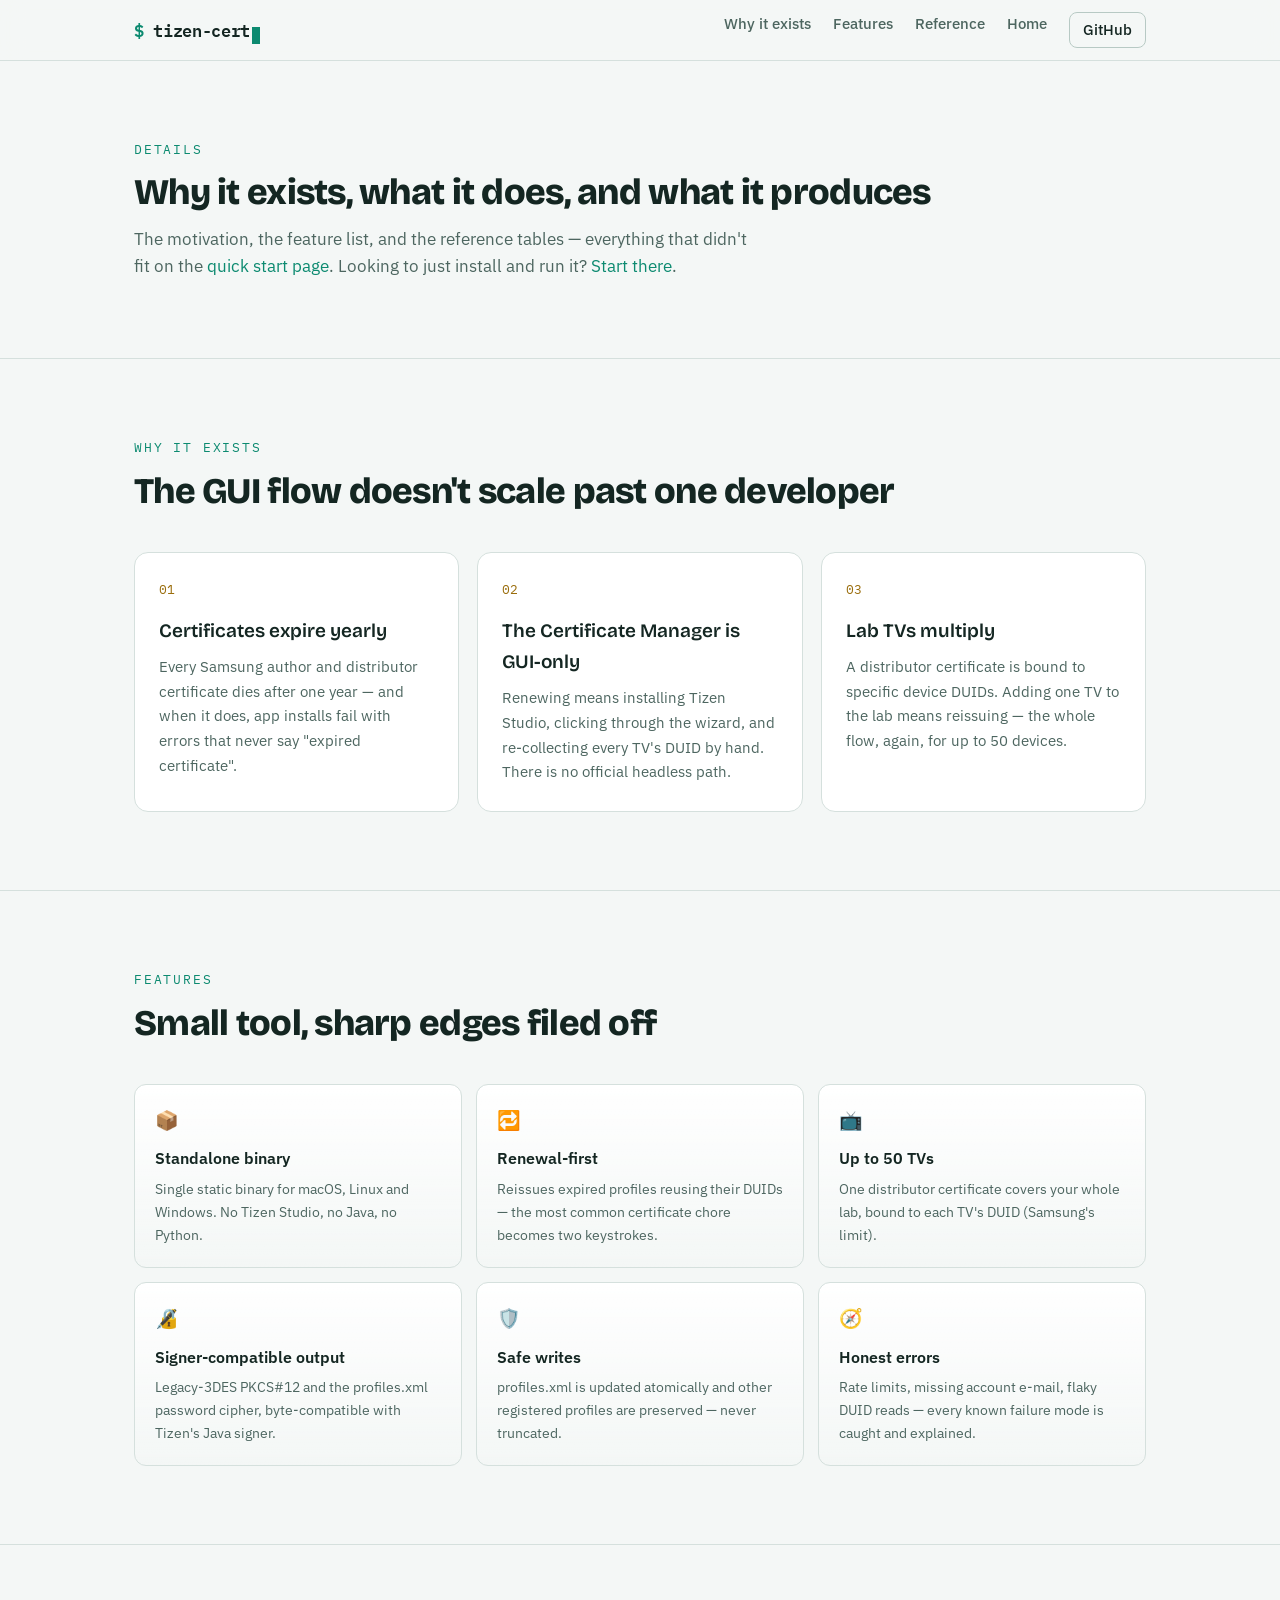
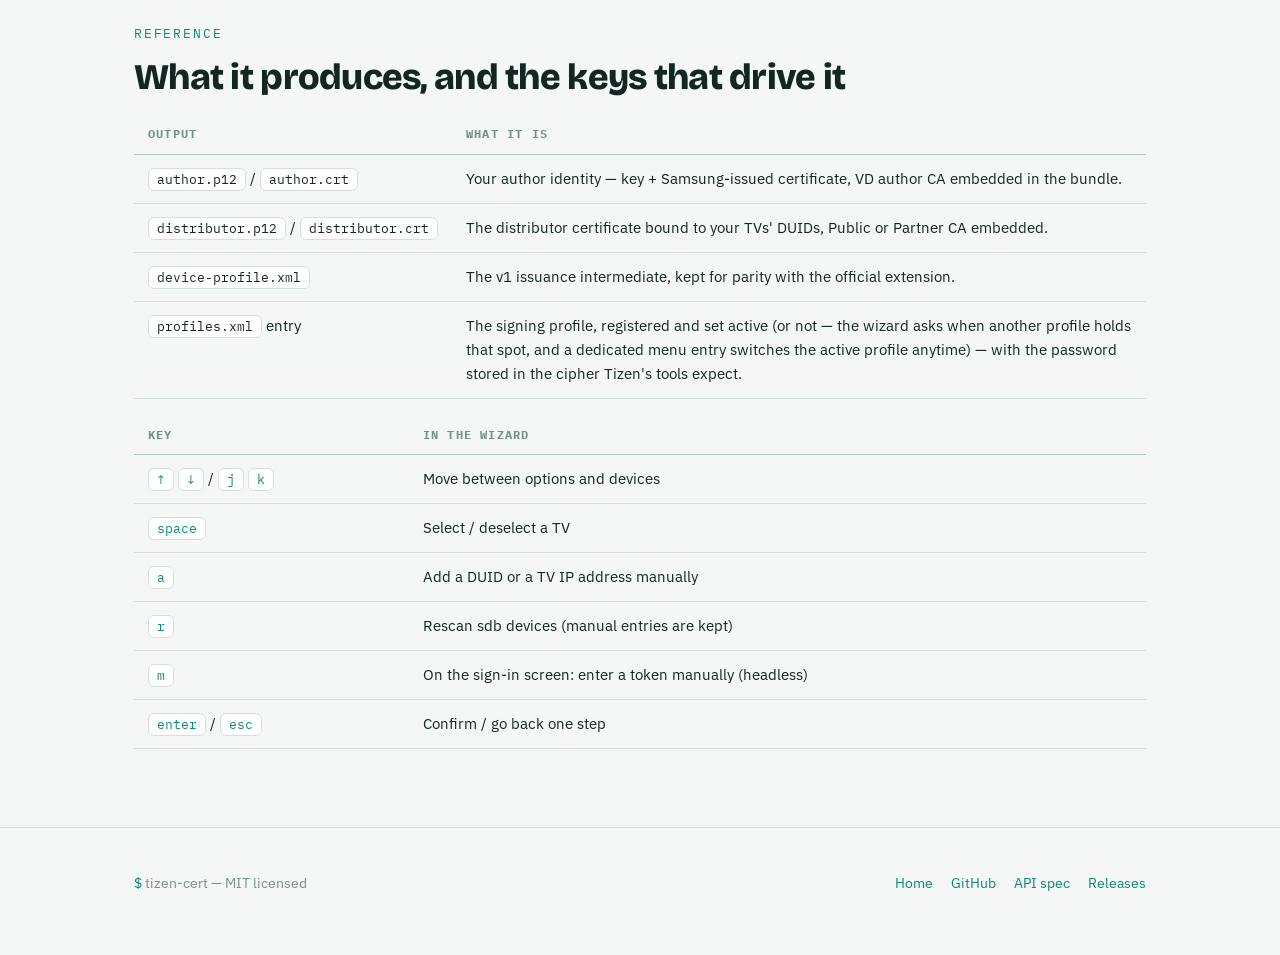
==== docs-site/details.html @ 9b679344 "feat: choose the active signing profile New "Choose the active profile" mode switches which register" ====
<!doctype html>
<html lang="en">
<head>
<meta charset="utf-8">
<meta name="viewport" content="width=device-width, initial-scale=1">
<title>Details — tizen-cert</title>
<meta name="description" content="Why tizen-cert exists, what it can do, and the exact files and keybindings it produces — the deep-dive companion to the tizen-cert quick start.">
<link rel="preconnect" href="https://fonts.googleapis.com">
<link rel="preconnect" href="https://fonts.gstatic.com" crossorigin>
<link href="https://fonts.googleapis.com/css2?family=Bricolage+Grotesque:opsz,wght@12..96,400;12..96,600;12..96,800&family=IBM+Plex+Mono:wght@400;500;600&family=IBM+Plex+Sans:wght@400;500;600&display=swap" rel="stylesheet">
<link rel="stylesheet" href="style.css">
</head>
<body>

<header>
  <div class="wrap nav">
    <a class="wordmark" href="index.html"><span class="dollar">$</span> tizen-cert<span class="blink"></span></a>
    <nav class="nav-links">
      <a href="#why">Why it exists</a>
      <a href="#features">Features</a>
      <a href="#reference">Reference</a>
      <a href="index.html">Home</a>
      <a class="nav-gh" href="https://github.com/gifflet/tizen-cert-cli">GitHub</a>
    </nav>
  </div>
</header>

<section>
  <div class="wrap">
    <p class="kicker">Details</p>
    <h2>Why it exists, what it does, and what it produces</h2>
    <p class="section-sub">
      The motivation, the feature list, and the reference tables — everything that didn't fit
      on the <a href="index.html">quick start page</a>. Looking to just install and run it?
      <a href="index.html#install">Start there</a>.
    </p>
  </div>
</section>

<section id="why">
  <div class="wrap">
    <p class="kicker">Why it exists</p>
    <h2>The GUI flow doesn't scale past one developer</h2>
    <div class="grid-3">
      <div class="card reveal">
        <span class="num">01</span>
        <h3>Certificates expire yearly</h3>
        <p>Every Samsung author and distributor certificate dies after one year — and when it does, app installs fail with errors that never say "expired certificate".</p>
      </div>
      <div class="card reveal">
        <span class="num">02</span>
        <h3>The Certificate Manager is GUI-only</h3>
        <p>Renewing means installing Tizen Studio, clicking through the wizard, and re-collecting every TV's DUID by hand. There is no official headless path.</p>
      </div>
      <div class="card reveal">
        <span class="num">03</span>
        <h3>Lab TVs multiply</h3>
        <p>A distributor certificate is bound to specific device DUIDs. Adding one TV to the lab means reissuing — the whole flow, again, for up to 50 devices.</p>
      </div>
    </div>
  </div>
</section>

<section id="features">
  <div class="wrap">
    <p class="kicker">Features</p>
    <h2>Small tool, sharp edges filed off</h2>
    <div class="feat-grid">
      <div class="feat reveal"><span class="ico">📦</span><h3>Standalone binary</h3><p>Single static binary for macOS, Linux and Windows. No Tizen Studio, no Java, no Python.</p></div>
      <div class="feat reveal"><span class="ico">🔁</span><h3>Renewal-first</h3><p>Reissues expired profiles reusing their DUIDs — the most common certificate chore becomes two keystrokes.</p></div>
      <div class="feat reveal"><span class="ico">📺</span><h3>Up to 50 TVs</h3><p>One distributor certificate covers your whole lab, bound to each TV's DUID (Samsung's limit).</p></div>
      <div class="feat reveal"><span class="ico">🔏</span><h3>Signer-compatible output</h3><p>Legacy-3DES PKCS#12 and the profiles.xml password cipher, byte-compatible with Tizen's Java signer.</p></div>
      <div class="feat reveal"><span class="ico">🛡️</span><h3>Safe writes</h3><p>profiles.xml is updated atomically and other registered profiles are preserved — never truncated.</p></div>
      <div class="feat reveal"><span class="ico">🧭</span><h3>Honest errors</h3><p>Rate limits, missing account e-mail, flaky DUID reads — every known failure mode is caught and explained.</p></div>
    </div>
  </div>
</section>

<section id="reference">
  <div class="wrap">
    <p class="kicker">Reference</p>
    <h2>What it produces, and the keys that drive it</h2>

    <div class="table-scroll">
    <table>
      <thead><tr><th>Output</th><th>What it is</th></tr></thead>
      <tbody>
        <tr><td><code>author.p12</code> / <code>author.crt</code></td><td>Your author identity — key + Samsung-issued certificate, VD author CA embedded in the bundle.</td></tr>
        <tr><td><code>distributor.p12</code> / <code>distributor.crt</code></td><td>The distributor certificate bound to your TVs' DUIDs, Public or Partner CA embedded.</td></tr>
        <tr><td><code>device-profile.xml</code></td><td>The v1 issuance intermediate, kept for parity with the official extension.</td></tr>
        <tr><td><code>profiles.xml</code> entry</td><td>The signing profile, registered and set active (or not — the wizard asks when another profile holds that spot, and a dedicated menu entry switches the active profile anytime) — with the password stored in the cipher Tizen's tools expect.</td></tr>
      </tbody>
    </table>
    </div>

    <div class="table-scroll">
    <table>
      <thead><tr><th>Key</th><th>In the wizard</th></tr></thead>
      <tbody>
        <tr><td><kbd>↑</kbd> <kbd>↓</kbd> / <kbd>j</kbd> <kbd>k</kbd></td><td>Move between options and devices</td></tr>
        <tr><td><kbd>space</kbd></td><td>Select / deselect a TV</td></tr>
        <tr><td><kbd>a</kbd></td><td>Add a DUID or a TV IP address manually</td></tr>
        <tr><td><kbd>r</kbd></td><td>Rescan sdb devices (manual entries are kept)</td></tr>
        <tr><td><kbd>m</kbd></td><td>On the sign-in screen: enter a token manually (headless)</td></tr>
        <tr><td><kbd>enter</kbd> / <kbd>esc</kbd></td><td>Confirm / go back one step</td></tr>
      </tbody>
    </table>
    </div>
  </div>
</section>

<footer>
  <div class="wrap foot">
    <span><span style="color:var(--teal)">$</span> tizen-cert — MIT licensed</span>
    <span class="spacer">
      <a href="index.html">Home</a>
      <a href="https://github.com/gifflet/tizen-cert-cli">GitHub</a>
      <a href="https://github.com/gifflet/tizen-cert-cli/blob/main/docs/SAMSUNG-CERT-API-SPEC.md">API spec</a>
      <a href="https://github.com/gifflet/tizen-cert-cli/releases">Releases</a>
    </span>
  </div>
</footer>

<script src="script.js"></script>

</body>
</html>
---- docs-site/style.css ----
:root {
    --bg: #0a1412;
    --bg-raised: #0f1c19;
    --panel: #122220;
    --border: #1e3a35;
    --border-strong: #2a4f48;
    --text: #d7e6e2;
    --muted: #8aa39d;
    --faint: #5f7a74;
    --teal: #2fd4b2;
    --teal-deep: #14b394;
    --amber: #e8b649;
    --danger: #ef7466;
    --mono: "IBM Plex Mono", ui-monospace, SFMono-Regular, Menlo, monospace;
    --sans: "IBM Plex Sans", system-ui, sans-serif;
    --display: "Bricolage Grotesque", var(--sans);
    color-scheme: dark;
  }
  @media (prefers-color-scheme: light) {
    :root {
      --bg: #f4f7f6;
      --bg-raised: #ffffff;
      --panel: #ffffff;
      --border: #d5e0dd;
      --border-strong: #b7c9c4;
      --text: #142622;
      --muted: #4d6660;
      --faint: #7a918b;
      --teal: #0c8a70;
      --teal-deep: #0a7a63;
      --amber: #9a6d0c;
      --danger: #bf3a2c;
      color-scheme: light;
    }
  }

  * { margin: 0; padding: 0; box-sizing: border-box; }
  html { scroll-behavior: smooth; }
  body {
    background: var(--bg);
    color: var(--text);
    font-family: var(--sans);
    font-size: 16.5px;
    line-height: 1.65;
    -webkit-font-smoothing: antialiased;
  }
  ::selection { background: var(--teal); color: var(--bg); }

  a { color: var(--teal); text-decoration: none; }
  a:hover { text-decoration: underline; text-underline-offset: 3px; }
  code, pre, kbd { font-family: var(--mono); }

  .wrap { max-width: 1060px; margin: 0 auto; padding: 0 24px; }

  /* ------------------------------------------------ header */
  header {
    position: sticky; top: 0; z-index: 50;
    backdrop-filter: blur(12px);
    background: color-mix(in srgb, var(--bg) 82%, transparent);
    border-bottom: 1px solid var(--border);
  }
  .nav { display: flex; align-items: center; gap: 28px; height: 60px; }
  .wordmark {
    font-family: var(--mono); font-weight: 600; font-size: 17px;
    color: var(--text); letter-spacing: -0.02em;
  }
  .wordmark:hover { text-decoration: none; }
  .wordmark .dollar { color: var(--teal); }
  .wordmark .blink {
    display: inline-block; width: 8px; height: 17px; margin-left: 2px;
    background: var(--teal); vertical-align: text-bottom;
    animation: blink 1.15s steps(1) infinite;
  }
  @keyframes blink { 50% { opacity: 0; } }
  .nav-links { display: flex; gap: 22px; margin-left: auto; }
  .nav-links a { color: var(--muted); font-size: 14.5px; font-weight: 500; }
  .nav-links a:hover { color: var(--text); text-decoration: none; }
  .nav-gh {
    border: 1px solid var(--border-strong); border-radius: 8px;
    padding: 5px 13px; color: var(--text) !important;
  }
  .nav-gh:hover { border-color: var(--teal); }
  @media (max-width: 720px) { .nav-links a:not(.nav-gh) { display: none; } }

  /* ------------------------------------------------ hero */
  .hero {
    position: relative; overflow: hidden;
    padding: 84px 0 72px;
    border-bottom: 1px solid var(--border);
  }
  /* CRT scanlines + phosphor glow — the TV in the room */
  .hero::before {
    content: ""; position: absolute; inset: 0; pointer-events: none;
    background:
      repeating-linear-gradient(0deg, transparent 0 3px, color-mix(in srgb, var(--teal) 4%, transparent) 3px 4px);
    mask-image: radial-gradient(70% 60% at 50% 30%, black, transparent 75%);
  }
  .hero::after {
    content: ""; position: absolute; inset: -30% -10% auto; height: 90%;
    pointer-events: none;
    background: radial-gradient(45% 55% at 50% 8%, color-mix(in srgb, var(--teal) 13%, transparent), transparent 70%);
  }
  .hero-inner { position: relative; z-index: 1; text-align: center; }
  .hero .tag {
    display: inline-flex; align-items: center; gap: 8px;
    font-family: var(--mono); font-size: 12.5px; letter-spacing: 0.08em;
    text-transform: uppercase; color: var(--amber);
    border: 1px solid color-mix(in srgb, var(--amber) 35%, transparent);
    background: color-mix(in srgb, var(--amber) 7%, transparent);
    border-radius: 99px; padding: 5px 14px; margin-bottom: 26px;
  }
  .hero .tag::before {
    content: ""; width: 7px; height: 7px; border-radius: 50%;
    background: var(--amber);
    box-shadow: 0 0 8px var(--amber);
    animation: standby 2.4s ease-in-out infinite;
  }
  @keyframes standby { 50% { opacity: 0.35; box-shadow: 0 0 2px var(--amber); } }
  h1 {
    font-family: var(--display);
    font-size: clamp(38px, 6vw, 64px);
    font-weight: 800; line-height: 1.04; letter-spacing: -0.025em;
    max-width: 17ch; margin: 0 auto;
  }
  h1 em { font-style: normal; color: var(--teal); }
  .hero p.sub {
    max-width: 56ch; margin: 22px auto 0; color: var(--muted); font-size: 18px;
  }
  /* install command - the hero's centerpiece */
  .install-box { max-width: 740px; margin: 34px auto 0; }
  .install-tabs { display: flex; gap: 6px; justify-content: center; margin-bottom: 10px; }
  .install-tab {
    font-family: var(--mono); font-size: 12.5px; letter-spacing: 0.04em;
    color: var(--muted); background: none; cursor: pointer;
    border: 1px solid var(--border); border-radius: 8px; padding: 5px 14px;
  }
  .install-tab.active { color: var(--teal); border-color: var(--teal); background: color-mix(in srgb, var(--teal) 8%, transparent); }
  .install-cmd[hidden] { display: none; }
  .install-cmd {
    display: flex; align-items: center; gap: 12px;
    background: #0b100f; border: 1px solid var(--teal);
    box-shadow: 0 0 0 5px color-mix(in srgb, var(--teal) 8%, transparent),
                0 14px 40px -18px color-mix(in srgb, var(--teal) 55%, transparent);
    border-radius: 12px; padding: 15px 18px;
  }
  @media (prefers-color-scheme: light) { .install-cmd { background: #0f1c19; } }
  .install-cmd code {
    flex: 1; text-align: left; font-size: 14.5px; color: #cfe3de;
    overflow-x: auto; white-space: nowrap;
  }
  .install-cmd .p { color: var(--teal); user-select: none; }
  .copy-btn {
    flex: none; font-family: var(--mono); font-size: 12px; cursor: pointer;
    color: var(--teal); background: none;
    border: 1px solid var(--border-strong); border-radius: 7px; padding: 5px 12px;
  }
  .copy-btn:hover { border-color: var(--teal); }
  .install-note { margin-top: 11px; font-size: 13px; color: var(--faint); }
  .cta-row { display: flex; gap: 14px; justify-content: center; margin-top: 22px; flex-wrap: wrap; }
  .btn {
    display: inline-flex; align-items: center; gap: 9px;
    font-weight: 600; font-size: 15.5px; border-radius: 10px;
    padding: 11px 22px; transition: transform 0.12s ease, box-shadow 0.12s ease;
  }
  .btn:hover { text-decoration: none; transform: translateY(-1px); }
  .btn-primary {
    background: var(--teal); color: #06231c;
    box-shadow: 0 0 0 1px color-mix(in srgb, var(--teal) 60%, transparent),
                0 8px 28px -10px color-mix(in srgb, var(--teal) 55%, transparent);
  }
  .btn-primary:hover { box-shadow: 0 0 0 1px var(--teal), 0 12px 34px -10px color-mix(in srgb, var(--teal) 70%, transparent); }
  .btn-ghost { border: 1px solid var(--border-strong); color: var(--text); }
  .btn-ghost:hover { border-color: var(--teal); }

  .demo-frame {
    margin: 56px auto 0; max-width: 920px;
    border: 1px solid var(--border-strong); border-radius: 14px;
    overflow: hidden; background: #101614;
    box-shadow: 0 30px 80px -30px rgba(0,0,0,0.6),
                0 0 0 6px color-mix(in srgb, var(--teal) 5%, transparent);
  }
  .demo-frame video, .demo-frame img { display: block; width: 100%; height: auto; }
  .demo-caption { margin-top: 14px; font-size: 14px; color: var(--faint); }

  /* ------------------------------------------------ sections */
  section { padding: 78px 0; border-bottom: 1px solid var(--border); }
  .kicker {
    font-family: var(--mono); font-size: 13px; letter-spacing: 0.14em;
    text-transform: uppercase; color: var(--teal); margin-bottom: 12px;
  }
  h2 {
    font-family: var(--display); font-weight: 800;
    font-size: clamp(26px, 3.6vw, 36px); letter-spacing: -0.02em; line-height: 1.15;
  }
  .section-sub { color: var(--muted); max-width: 62ch; margin-top: 12px; }

  /* why cards */
  .grid-3 { display: grid; grid-template-columns: repeat(3, 1fr); gap: 18px; margin-top: 40px; }
  @media (max-width: 820px) { .grid-3 { grid-template-columns: 1fr; } }
  .card {
    background: var(--panel); border: 1px solid var(--border);
    border-radius: 14px; padding: 26px 24px;
  }
  .card h3 { font-family: var(--display); font-size: 19px; font-weight: 600; margin-bottom: 9px; }
  .card p { color: var(--muted); font-size: 15px; }
  .card .num {
    font-family: var(--mono); color: var(--amber); font-size: 13px; margin-bottom: 14px; display: block;
  }

  /* steps rail */
  .steps { margin-top: 44px; display: grid; gap: 0; position: relative; }
  .step {
    display: grid; grid-template-columns: 56px 1fr; gap: 18px;
    padding: 22px 0; border-top: 1px dashed var(--border);
  }
  .step:first-child { border-top: none; }
  .step .dot {
    width: 40px; height: 40px; border-radius: 12px;
    display: grid; place-items: center;
    font-family: var(--mono); font-weight: 600; color: var(--teal);
    border: 1px solid var(--border-strong);
    background: var(--bg-raised);
  }
  .step h3 { font-size: 17px; font-weight: 600; }
  .step p { color: var(--muted); font-size: 15px; margin-top: 4px; }
  .step code { color: var(--teal); font-size: 0.92em; }

  /* features */
  .feat-grid { display: grid; grid-template-columns: repeat(3, 1fr); gap: 14px; margin-top: 40px; }
  @media (max-width: 900px) { .feat-grid { grid-template-columns: repeat(2, 1fr); } }
  @media (max-width: 620px) { .feat-grid { grid-template-columns: 1fr; } }
  .feat {
    border: 1px solid var(--border); border-radius: 12px; padding: 20px;
    background: linear-gradient(180deg, var(--panel), transparent);
  }
  .feat .ico { font-size: 19px; margin-bottom: 10px; display: block; }
  .feat h3 { font-size: 15.5px; font-weight: 600; margin-bottom: 6px; }
  .feat p { font-size: 14px; color: var(--muted); }

  /* quick start */
  .term {
    background: #0b100f; border: 1px solid var(--border-strong);
    border-radius: 12px; margin-top: 28px; overflow: hidden;
  }
  @media (prefers-color-scheme: light) { .term { background: #0f1c19; } }
  .term-bar {
    display: flex; align-items: center; gap: 7px;
    padding: 11px 16px; border-bottom: 1px solid var(--border);
  }
  .term-bar i { width: 11px; height: 11px; border-radius: 50%; background: var(--border-strong); }
  .term-bar i:first-child { background: var(--danger); opacity: .8; }
  .term-bar i:nth-child(2) { background: var(--amber); opacity: .8; }
  .term-bar i:nth-child(3) { background: var(--teal); opacity: .8; }
  .term-bar span { margin-left: auto; font-family: var(--mono); font-size: 12px; color: var(--faint); }
  .term pre {
    padding: 20px 22px; overflow-x: auto;
    font-size: 14px; line-height: 1.9; color: #cfe3de;
  }
  .term .c { color: #5f7a74; }
  .term .p { color: var(--teal); user-select: none; }

  /* reference tables */
  table { width: 100%; border-collapse: collapse; margin-top: 26px; font-size: 14.5px; }
  th {
    text-align: left; font-family: var(--mono); font-size: 12px;
    text-transform: uppercase; letter-spacing: 0.1em; color: var(--faint);
    padding: 0 14px 10px; border-bottom: 1px solid var(--border-strong);
  }
  td { padding: 12px 14px; border-bottom: 1px solid var(--border); vertical-align: top; }
  td:first-child { white-space: nowrap; }
  td code, kbd {
    background: var(--bg-raised); border: 1px solid var(--border);
    border-radius: 6px; padding: 2px 8px; font-size: 13px;
  }
  kbd { color: var(--teal); }
  .table-scroll { overflow-x: auto; }

  /* seal */
  .seal {
    margin-top: 44px; display: flex; gap: 20px; align-items: center;
    border: 1px solid color-mix(in srgb, var(--amber) 30%, transparent);
    background: color-mix(in srgb, var(--amber) 5%, transparent);
    border-radius: 14px; padding: 22px 26px;
  }
  .seal .stamp {
    flex: none; width: 62px; height: 62px; border-radius: 50%;
    border: 2px dashed var(--amber); display: grid; place-items: center;
    font-size: 26px;
  }
  .seal p { font-size: 15px; color: var(--muted); }
  .seal strong { color: var(--text); }

  /* faq */
  details {
    border: 1px solid var(--border); border-radius: 12px;
    margin-top: 12px; background: var(--panel);
  }
  summary {
    cursor: pointer; padding: 17px 20px; font-weight: 600; font-size: 15.5px;
    list-style: none; display: flex; align-items: center; gap: 12px;
  }
  summary::before {
    content: "+"; font-family: var(--mono); color: var(--teal);
    font-size: 18px; transition: transform 0.15s ease;
  }
  details[open] summary::before { transform: rotate(45deg); }
  details .body { padding: 0 20px 18px 46px; color: var(--muted); font-size: 15px; }
  details .body code { color: var(--teal); font-size: 0.92em; }

  /* footer */
  footer { padding: 44px 0 60px; }
  .foot { display: flex; align-items: center; gap: 20px; flex-wrap: wrap; color: var(--faint); font-size: 14px; }
  .foot .spacer { margin-left: auto; display: flex; gap: 18px; }

  /* reveal on scroll */
  .reveal { opacity: 0; transform: translateY(14px); transition: opacity .5s ease, transform .5s ease; }
  .reveal.in { opacity: 1; transform: none; }
  @media (prefers-reduced-motion: reduce) {
    .reveal { opacity: 1; transform: none; transition: none; }
    .blink, .tag::before { animation: none !important; }
  }
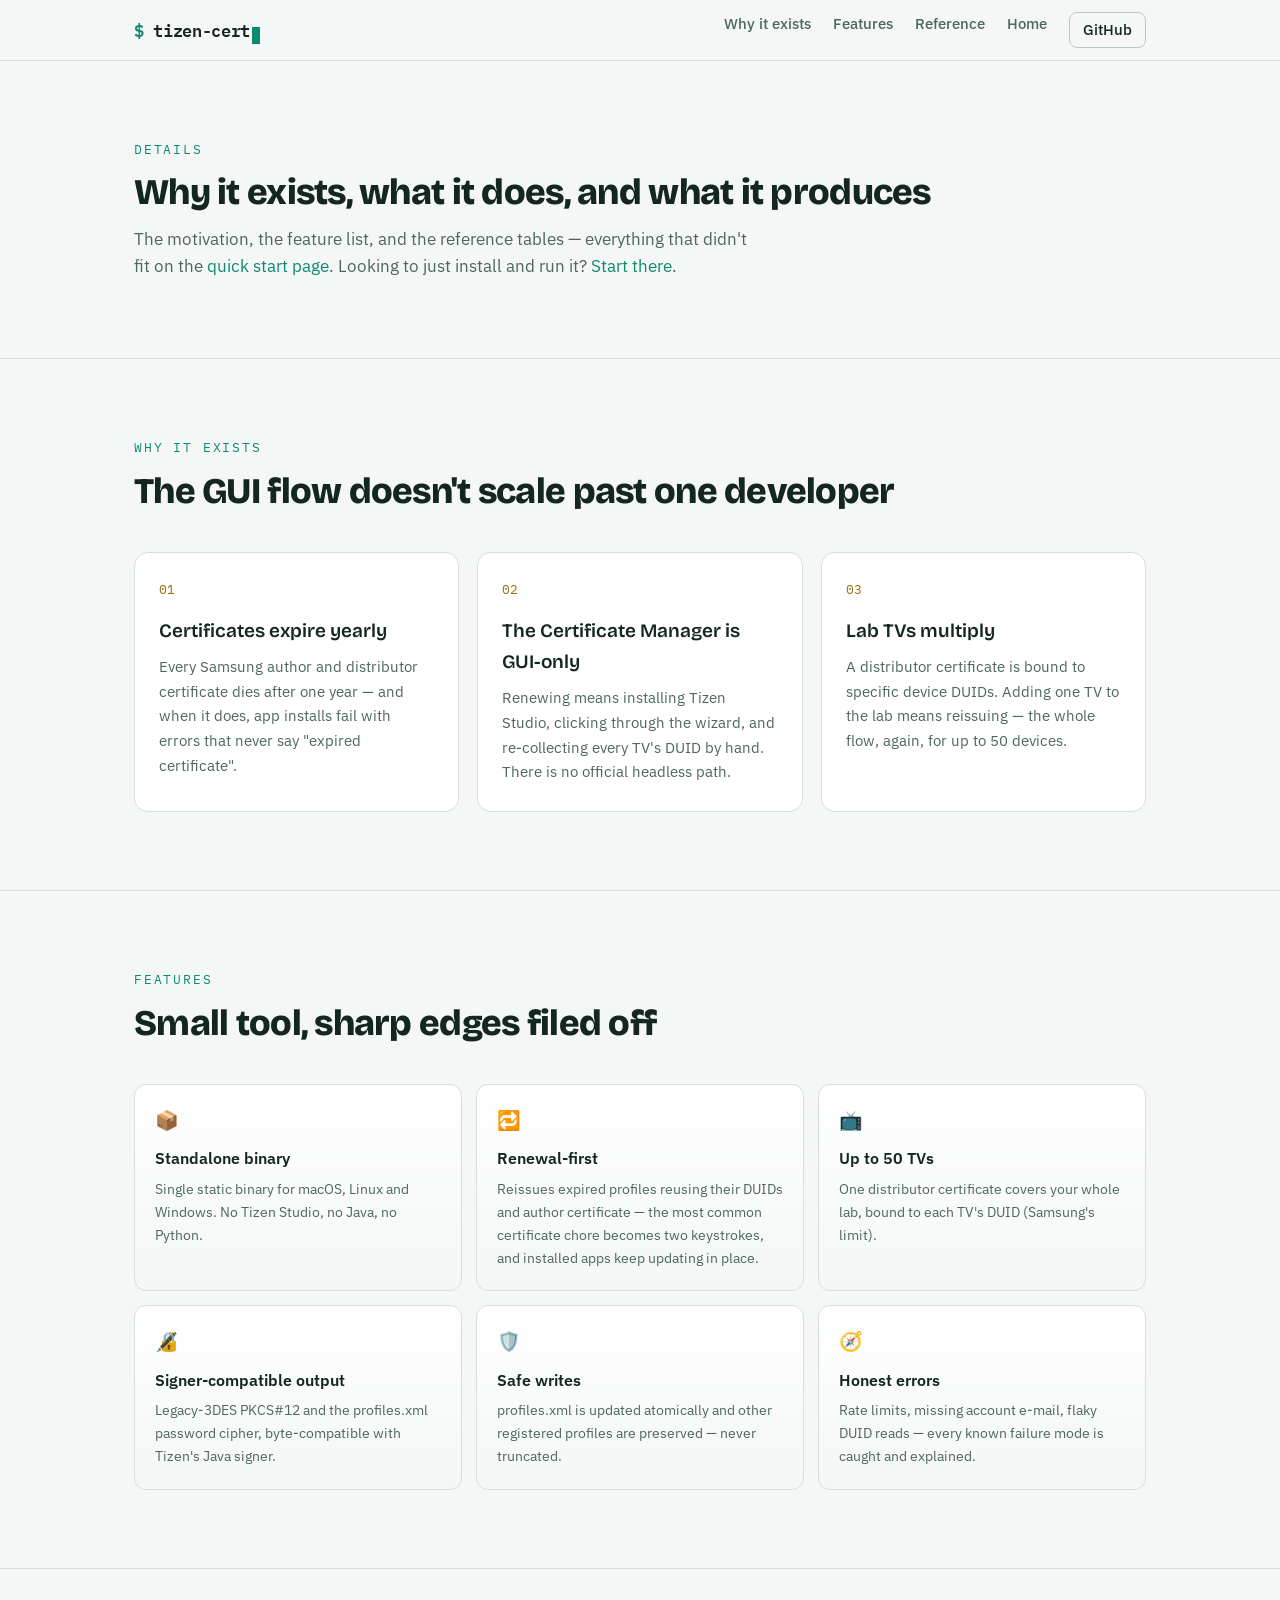
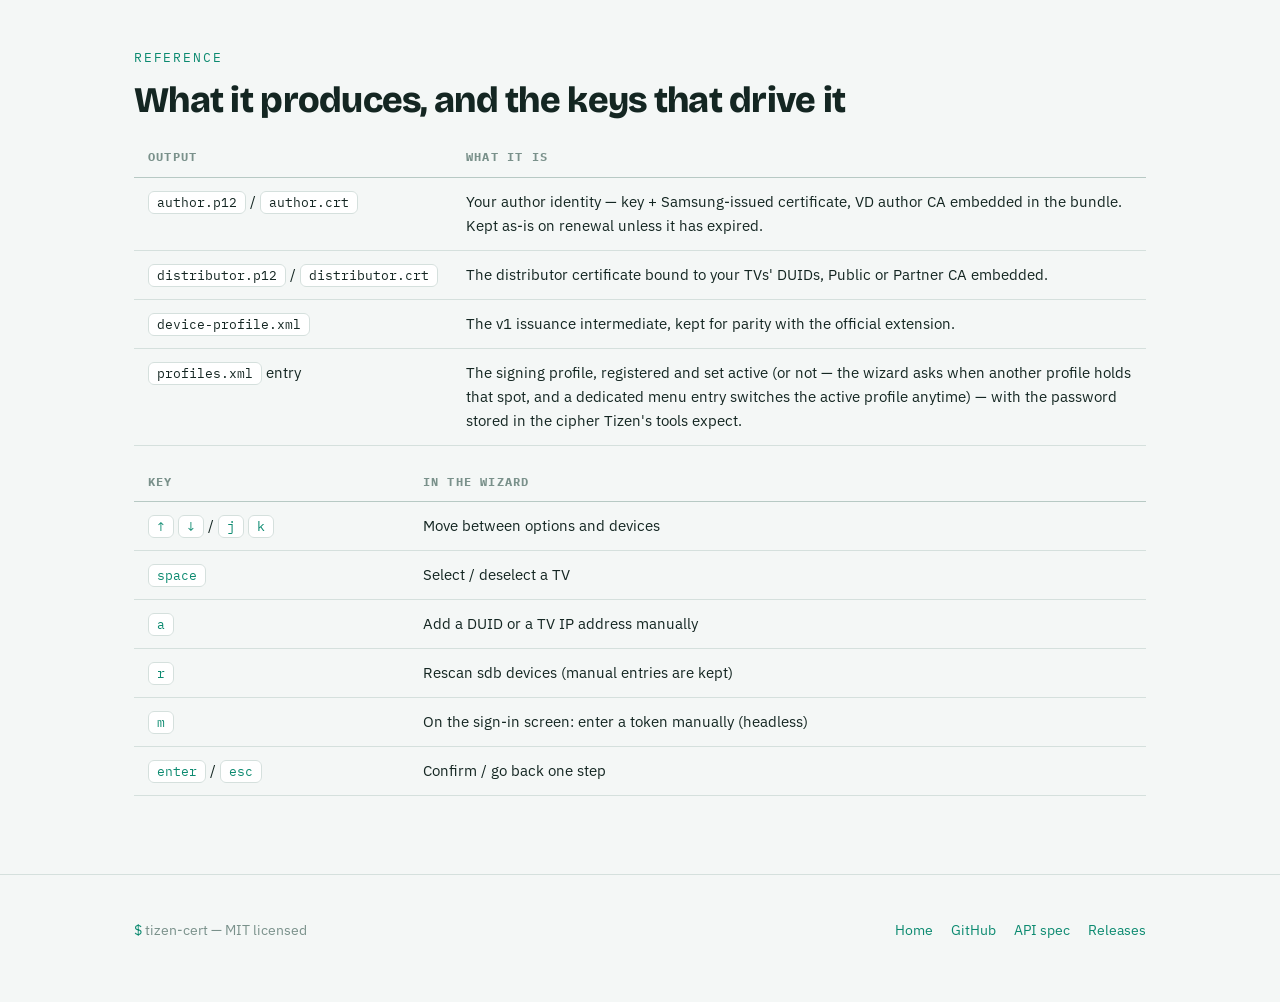
==== commit 577a908d: "docs: explain that renewal keeps the author certificate Covers the password requirement, when a new " ====
--- a/docs-site/details.html
+++ b/docs-site/details.html
@@ -5,6 +5,14 @@
 <meta name="viewport" content="width=device-width, initial-scale=1">
 <title>Details — tizen-cert</title>
 <meta name="description" content="Why tizen-cert exists, what it can do, and the exact files and keybindings it produces — the deep-dive companion to the tizen-cert quick start.">
+<meta property="og:title" content="Details — tizen-cert">
+<meta property="og:description" content="Why tizen-cert exists, what it can do, and the exact files and keybindings it produces.">
+<meta property="og:type" content="website">
+<meta property="og:url" content="https://tizen-cert-cli.vercel.app/details.html">
+<meta property="og:image" content="https://tizen-cert-cli.vercel.app/og.png">
+<meta property="og:image:width" content="2560">
+<meta property="og:image:height" content="1280">
+<meta name="twitter:card" content="summary_large_image">
 <link rel="preconnect" href="https://fonts.googleapis.com">
 <link rel="preconnect" href="https://fonts.gstatic.com" crossorigin>
 <link href="https://fonts.googleapis.com/css2?family=Bricolage+Grotesque:opsz,wght@12..96,400;12..96,600;12..96,800&family=IBM+Plex+Mono:wght@400;500;600&family=IBM+Plex+Sans:wght@400;500;600&display=swap" rel="stylesheet">
@@ -67,7 +75,7 @@
     <h2>Small tool, sharp edges filed off</h2>
     <div class="feat-grid">
       <div class="feat reveal"><span class="ico">📦</span><h3>Standalone binary</h3><p>Single static binary for macOS, Linux and Windows. No Tizen Studio, no Java, no Python.</p></div>
-      <div class="feat reveal"><span class="ico">🔁</span><h3>Renewal-first</h3><p>Reissues expired profiles reusing their DUIDs — the most common certificate chore becomes two keystrokes.</p></div>
+      <div class="feat reveal"><span class="ico">🔁</span><h3>Renewal-first</h3><p>Reissues expired profiles reusing their DUIDs and author certificate — the most common certificate chore becomes two keystrokes, and installed apps keep updating in place.</p></div>
       <div class="feat reveal"><span class="ico">📺</span><h3>Up to 50 TVs</h3><p>One distributor certificate covers your whole lab, bound to each TV's DUID (Samsung's limit).</p></div>
       <div class="feat reveal"><span class="ico">🔏</span><h3>Signer-compatible output</h3><p>Legacy-3DES PKCS#12 and the profiles.xml password cipher, byte-compatible with Tizen's Java signer.</p></div>
       <div class="feat reveal"><span class="ico">🛡️</span><h3>Safe writes</h3><p>profiles.xml is updated atomically and other registered profiles are preserved — never truncated.</p></div>
@@ -85,7 +93,7 @@
     <table>
       <thead><tr><th>Output</th><th>What it is</th></tr></thead>
       <tbody>
-        <tr><td><code>author.p12</code> / <code>author.crt</code></td><td>Your author identity — key + Samsung-issued certificate, VD author CA embedded in the bundle.</td></tr>
+        <tr><td><code>author.p12</code> / <code>author.crt</code></td><td>Your author identity — key + Samsung-issued certificate, VD author CA embedded in the bundle. Kept as-is on renewal unless it has expired.</td></tr>
         <tr><td><code>distributor.p12</code> / <code>distributor.crt</code></td><td>The distributor certificate bound to your TVs' DUIDs, Public or Partner CA embedded.</td></tr>
         <tr><td><code>device-profile.xml</code></td><td>The v1 issuance intermediate, kept for parity with the official extension.</td></tr>
         <tr><td><code>profiles.xml</code> entry</td><td>The signing profile, registered and set active (or not — the wizard asks when another profile holds that spot, and a dedicated menu entry switches the active profile anytime) — with the password stored in the cipher Tizen's tools expect.</td></tr>
